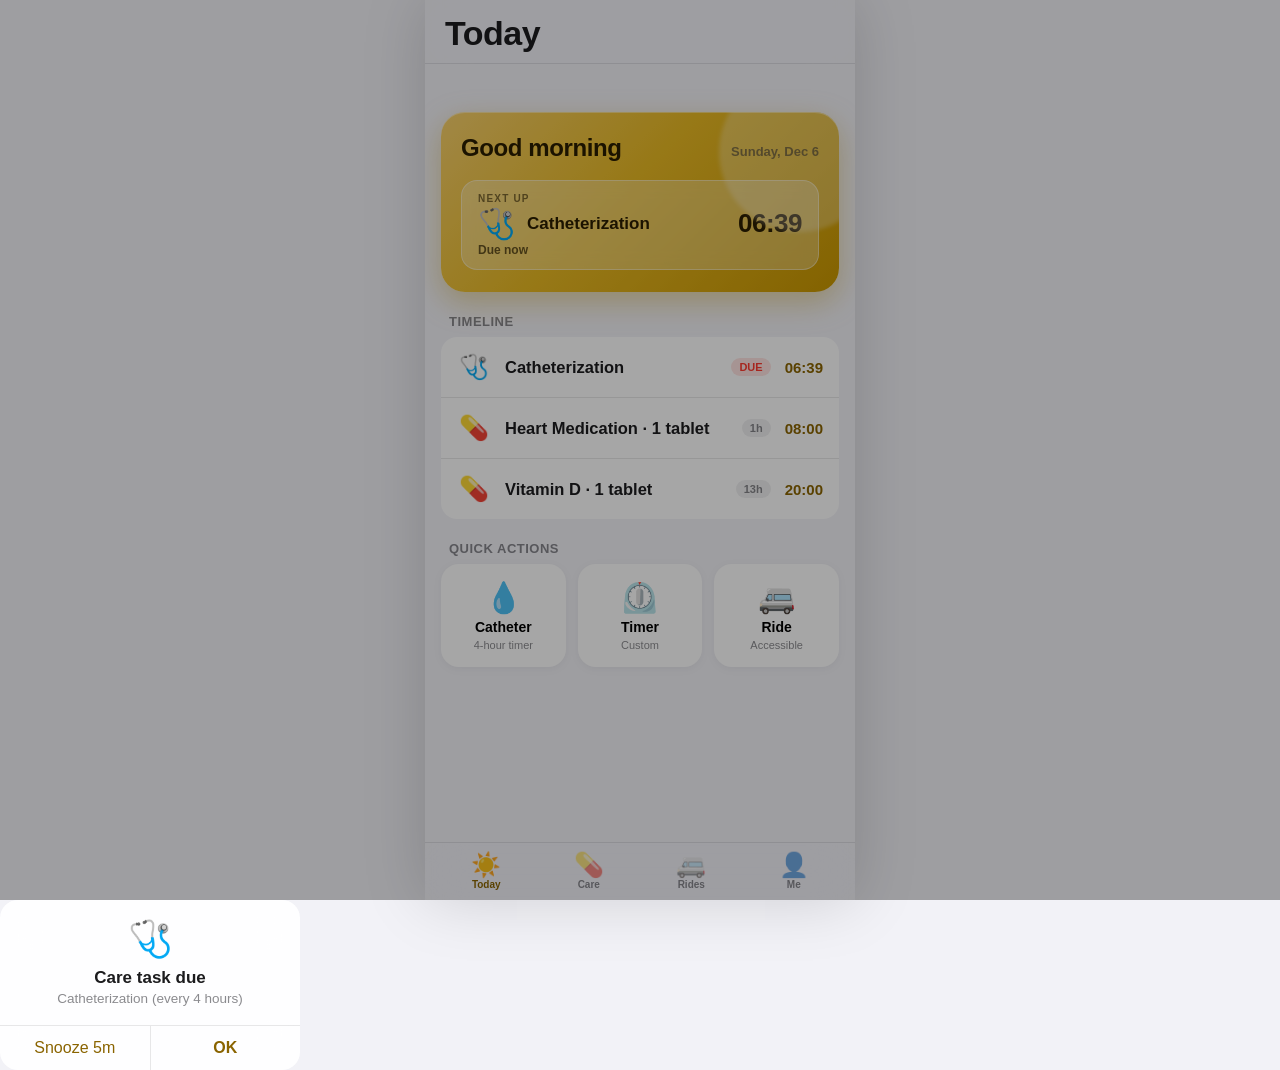
==== iphone.html @ b747f5b0 "Cache-bust asset URLs (v=3)" ====
<!DOCTYPE html>
<html lang="en">
<head>
<meta charset="UTF-8" />
<meta name="viewport" content="width=device-width, initial-scale=1, viewport-fit=cover, user-scalable=no" />
<meta name="apple-mobile-web-app-capable" content="yes" />
<meta name="apple-mobile-web-app-status-bar-style" content="default" />
<meta name="apple-mobile-web-app-title" content="MyDailyCare" />
<meta name="theme-color" content="#F2F2F7" />
<title>MyDailyCare — iPhone Edition</title>
<link rel="stylesheet" href="ios.css?v=3" />
</head>
<body>

<div class="app" id="app">

  <!-- ============ TODAY ============ -->
  <section class="page active" id="page-today">
    <header class="nav">
      <h1 class="large-title">Today</h1>
    </header>
    <div class="content">
      <div class="hero" id="hero">
        <div class="hero-top">
          <span class="hero-greeting" id="greeting">Good morning</span>
          <span class="hero-date" id="heroDate"></span>
        </div>
        <div class="hero-next" id="heroNext">
          <span class="hero-next-label">NEXT UP</span>
          <span class="hero-next-icon" id="heroIcon">💊</span>
          <span class="hero-next-name" id="heroName">—</span>
          <span class="hero-next-time" id="heroTime">--:--</span>
          <span class="hero-next-sub" id="heroSub"></span>
        </div>
      </div>

      <div class="section-header">Timeline</div>
      <div class="card list" id="todayList"></div>

      <div class="section-header">Quick Actions</div>
      <div class="quick-grid">
        <button class="quick-btn" id="quickCath">
          <span class="quick-icon">💧</span>
          <span class="quick-name">Catheter</span>
          <span class="quick-sub">4-hour timer</span>
        </button>
        <button class="quick-btn" id="quickTimer">
          <span class="quick-icon">⏲️</span>
          <span class="quick-name">Timer</span>
          <span class="quick-sub">Custom</span>
        </button>
        <button class="quick-btn" data-goto="rides">
          <span class="quick-icon">🚐</span>
          <span class="quick-name">Ride</span>
          <span class="quick-sub">Accessible</span>
        </button>
      </div>
    </div>
  </section>

  <!-- ============ CARE ============ -->
  <section class="page" id="page-care">
    <header class="nav">
      <h1 class="large-title">Care</h1>
      <div class="nav-actions">
        <button class="nav-btn" id="addMedBtn" aria-label="Add medication">＋</button>
      </div>
    </header>
    <div class="content">
      <div class="segmented" id="careSegment">
        <button class="seg active" data-seg="meds">Medications</button>
        <button class="seg" data-seg="tasks">Care Tasks</button>
      </div>

      <div id="segPaneMeds">
        <div class="card list" id="medList"></div>
      </div>

      <div id="segPaneTasks" hidden>
        <div class="card list" id="careList"></div>
        <button class="btn tinted wide" id="addCareBtn">＋ Add Care Task</button>
      </div>
    </div>
  </section>

  <!-- ============ RIDES ============ -->
  <section class="page" id="page-rides">
    <header class="nav">
      <h1 class="large-title">Rides</h1>
    </header>
    <div class="content">
      <div class="hero hero-gold mini">
        <div class="hero-top">
          <span class="hero-greeting">Accessible rides</span>
          <span class="hero-date" id="locBadge">📍 United States</span>
        </div>
        <span class="hero-mini-sub">Every wheelchair-friendly option, one tap away</span>
      </div>

      <button class="cell profile-cell" id="profileCard">
        <span class="cell-icon">♿</span>
        <div class="cell-main">
          <span class="cell-title" id="profTitle">Accessibility Profile</span>
          <span class="cell-sub" id="profSub">Tap to set your needs — auto-filled with every booking</span>
        </div>
        <span class="cell-chevron">›</span>
      </button>

      <div class="chips" role="group" aria-label="Filter">
        <button class="chip active" data-filter="all">All</button>
        <button class="chip" data-filter="wav">WAV</button>
        <button class="chip" data-filter="driver-assist">Assist</button>
        <button class="chip" data-filter="phone">Phone</button>
        <button class="chip" data-filter="public">Public</button>
      </div>

      <div class="card list" id="providerList"></div>

      <div class="section-header">Recent Trips</div>
      <div class="card list" id="tripList"></div>
    </div>
  </section>

  <!-- ============ ME ============ -->
  <section class="page" id="page-me">
    <header class="nav">
      <h1 class="large-title">Me</h1>
    </header>
    <div class="content">
      <div class="avatar-hero">
        <span class="avatar">🌞</span>
        <span class="avatar-name">Nico</span>
        <span class="avatar-sub">MyDailyCare · iPhone Edition</span>
      </div>

      <div class="section-header">Health</div>
      <div class="card list">
        <button class="cell" id="meProfile">
          <span class="cell-icon">♿</span>
          <div class="cell-main">
            <span class="cell-title">Accessibility Profile</span>
            <span class="cell-sub" id="meProfSub">Wheelchair & ride needs</span>
          </div>
          <span class="cell-chevron">›</span>
        </button>
        <button class="cell" data-goto="rides">
          <span class="cell-icon">🚐</span>
          <div class="cell-main">
            <span class="cell-title">My Trips</span>
            <span class="cell-sub" id="meTripSub">0 recent</span>
          </div>
          <span class="cell-chevron">›</span>
        </button>
      </div>

      <div class="section-header">Community</div>
      <div class="card list">
        <a class="cell" href="https://themighty.com" target="_blank" rel="noopener">
          <span class="cell-icon">💪</span>
          <div class="cell-main">
            <span class="cell-title">The Mighty</span>
            <span class="cell-sub">2M+ members · stories & groups</span>
          </div>
          <span class="cell-chevron">↗</span>
        </a>
        <a class="cell" href="https://www.reddit.com/r/wheelchairs/" target="_blank" rel="noopener">
          <span class="cell-icon">🛞</span>
          <div class="cell-main">
            <span class="cell-title">r/wheelchairs</span>
            <span class="cell-sub">15K+ wheelchair users</span>
          </div>
          <span class="cell-chevron">↗</span>
        </a>
        <a class="cell" href="https://moveunitedsport.org/chapters/" target="_blank" rel="noopener">
          <span class="cell-icon">🏅</span>
          <div class="cell-main">
            <span class="cell-title">Adaptive Sports Near Me</span>
            <span class="cell-sub">Move United chapters</span>
          </div>
          <span class="cell-chevron">↗</span>
        </a>
      </div>

      <div class="section-header">About</div>
      <div class="card list">
        <div class="cell static">
          <div class="cell-main">
            <span class="cell-title">Version</span>
          </div>
          <span class="cell-value">1.0 · iPhone</span>
        </div>
        <div class="cell static">
          <div class="cell-main">
            <span class="cell-title">Storage</span>
          </div>
          <span class="cell-value">This device only</span>
        </div>
      </div>
    </div>
  </section>

  <!-- ============ TAB BAR ============ -->
  <nav class="tabbar" role="tablist">
    <button class="tab active" data-tab="today" role="tab" aria-selected="true">
      <span class="tab-icon">☀️</span><span class="tab-label">Today</span>
    </button>
    <button class="tab" data-tab="care" role="tab" aria-selected="false">
      <span class="tab-icon">💊</span><span class="tab-label">Care</span>
    </button>
    <button class="tab" data-tab="rides" role="tab" aria-selected="false">
      <span class="tab-icon">🚐</span><span class="tab-label">Rides</span>
    </button>
    <button class="tab" data-tab="me" role="tab" aria-selected="false">
      <span class="tab-icon">👤</span><span class="tab-label">Me</span>
    </button>
  </nav>
</div>

<!-- ============ TIMER SHEET ============ -->
<div class="sheet-backdrop" id="timerBackdrop" hidden></div>
<div class="sheet timer-sheet" id="timerSheet" hidden>
  <div class="sheet-grab"></div>
  <h3 class="sheet-title" id="timerLabel">Timer</h3>
  <div class="ring-wrap">
    <svg viewBox="0 0 200 200" class="ring" aria-hidden="true">
      <circle class="ring-track" cx="100" cy="100" r="88"/>
      <circle class="ring-fill" id="ringFill" cx="100" cy="100" r="88"/>
    </svg>
    <div class="ring-center">
      <span class="ring-time" id="ringTime">04:00</span>
      <span class="ring-sub" id="ringSub">remaining</span>
    </div>
  </div>
  <div class="preset-row">
    <button class="pill" data-min="5">5m</button>
    <button class="pill" data-min="10">10m</button>
    <button class="pill" data-min="15">15m</button>
    <button class="pill" data-min="30">30m</button>
    <button class="pill" data-min="240">4h</button>
  </div>
  <div class="sheet-actions">
    <button class="btn filled wide" id="timerStartBtn">▶ Start</button>
    <button class="btn tinted wide" id="timerStopBtn">Stop</button>
  </div>
</div>

<!-- ============ MED SHEET ============ -->
<div class="sheet-backdrop" id="medBackdrop" hidden></div>
<div class="sheet" id="medSheet" hidden>
  <div class="sheet-grab"></div>
  <h3 class="sheet-title" id="medSheetTitle">Add Medication</h3>
  <form id="medForm">
    <input type="hidden" id="medId" />
    <div class="field">
      <label>Name</label>
      <input type="text" id="medName" required placeholder="e.g. Heart Medication" />
    </div>
    <div class="field">
      <label>Dosage</label>
      <input type="text" id="medDosage" placeholder="e.g. 1 tablet" />
    </div>
    <div class="field">
      <label>Time</label>
      <input type="time" id="medTime" required value="08:00" />
    </div>
    <div class="field">
      <label>Notes</label>
      <input type="text" id="medNotes" placeholder="Optional" />
    </div>
    <div class="switch-row">
      <span>Remind daily</span>
      <label class="switch"><input type="checkbox" id="medEnabled" checked /><span></span></label>
    </div>
    <div class="sheet-actions">
      <button type="button" class="btn tinted" data-close="medSheet">Cancel</button>
      <button type="submit" class="btn filled">Save</button>
    </div>
  </form>
</div>

<!-- ============ CARE SHEET ============ -->
<div class="sheet-backdrop" id="careBackdrop" hidden></div>
<div class="sheet" id="careSheet" hidden>
  <div class="sheet-grab"></div>
  <h3 class="sheet-title" id="careSheetTitle">Add Care Task</h3>
  <form id="careForm">
    <input type="hidden" id="careId" />
    <div class="field">
      <label>Name</label>
      <input type="text" id="careName" required placeholder="e.g. Catheterization" />
    </div>
    <div class="field">
      <label>Every (hours)</label>
      <input type="number" id="careInterval" min="1" max="48" required value="4" inputmode="numeric" />
    </div>
    <div class="field">
      <label>Notes</label>
      <input type="text" id="careNotes" placeholder="Optional" />
    </div>
    <div class="switch-row">
      <span>Remind me</span>
      <label class="switch"><input type="checkbox" id="careEnabled" checked /><span></span></label>
    </div>
    <div class="sheet-actions">
      <button type="button" class="btn tinted" data-close="careSheet">Cancel</button>
      <button type="submit" class="btn filled">Save</button>
    </div>
  </form>
</div>

<!-- ============ BOOKING SHEET ============ -->
<div class="sheet-backdrop" id="bookBackdrop" hidden></div>
<div class="sheet" id="bookSheet" hidden>
  <div class="sheet-grab"></div>
  <div class="book-head">
    <span class="book-emoji" id="bookIcon">🚐</span>
    <div>
      <h3 class="sheet-title" id="bookTitle">Book a ride</h3>
      <p class="book-sub" id="bookSub"></p>
    </div>
  </div>
  <div class="field">
    <label>Pickup</label>
    <input type="text" id="bookPickup" placeholder="Current location" />
  </div>
  <div class="field">
    <label>Dropoff</label>
    <input type="text" id="bookDropoff" placeholder="Where to?" />
  </div>
  <div class="field">
    <label>Notes for driver</label>
    <textarea id="bookNotes" rows="3" placeholder="Auto-filled from your profile"></textarea>
  </div>
  <div class="sheet-actions">
    <button class="btn tinted" id="bookCallBtn" hidden>📞 Call</button>
    <button class="btn tinted" id="bookWebBtn" hidden>🌐 Website</button>
    <button class="btn filled wide" id="bookLaunchBtn">▶ Launch</button>
  </div>
</div>

<!-- ============ PROFILE SHEET ============ -->
<div class="sheet-backdrop" id="profBackdrop" hidden></div>
<div class="sheet" id="profSheet" hidden>
  <div class="sheet-grab"></div>
  <h3 class="sheet-title">Accessibility Profile</h3>
  <form id="profForm">
    <div class="field">
      <label>Wheelchair type</label>
      <select id="profChair">
        <option value="power">Power wheelchair</option>
        <option value="manual">Manual wheelchair</option>
        <option value="foldable">Foldable / collapsible</option>
        <option value="none">I don't use a wheelchair</option>
      </select>
    </div>
    <div class="switch-row"><span>Need a WAV</span><label class="switch"><input type="checkbox" id="profWAV" checked /><span></span></label></div>
    <div class="switch-row"><span>Need a ramp</span><label class="switch"><input type="checkbox" id="profRamp" /><span></span></label></div>
    <div class="switch-row"><span>Need a lift</span><label class="switch"><input type="checkbox" id="profLift" /><span></span></label></div>
    <div class="switch-row"><span>Driver assistance</span><label class="switch"><input type="checkbox" id="profAssist" /><span></span></label></div>
    <div class="switch-row"><span>Service animal</span><label class="switch"><input type="checkbox" id="profAnimal" /><span></span></label></div>
    <div class="field">
      <label>Pickup notes</label>
      <textarea id="profNotes" rows="2" placeholder="e.g. Front entrance, ramp on the right"></textarea>
    </div>
    <div class="sheet-actions">
      <button type="button" class="btn tinted" data-close="profSheet">Cancel</button>
      <button type="submit" class="btn filled">Save</button>
    </div>
  </form>
</div>

<!-- ============ iOS ALERT ============ -->
<div class="alert-backdrop" id="alertBackdrop" hidden></div>
<div class="ios-alert" id="iosAlert" role="alertdialog" hidden>
  <div class="alert-icon" id="alertIcon">⏰</div>
  <h3 id="alertTitle">Reminder</h3>
  <p id="alertMsg"></p>
  <div class="alert-buttons">
    <button class="alert-btn" id="alertSnooze">Snooze 5m</button>
    <button class="alert-btn bold" id="alertOk">OK</button>
  </div>
</div>

<script>
// Show any JS error visibly for easy diagnosis on old browsers
window.addEventListener('error', function(e) {
  var d = document.createElement('div');
  d.textContent = 'JS Error: ' + (e.message || 'unknown');
  d.style.cssText = 'position:fixed;top:0;left:0;right:0;z-index:9999;background:#FF3B30;color:#fff;padding:10px;font-size:13px;font-family:sans-serif;';
  document.body.appendChild(d);
});
</script>
<script src="ios.js?v=3"></script>
</body>
</html>
---- ios.css ----
/* =========================================
   MyDailyCare · iPhone Edition
   iOS design system: large titles, tab bar
   with blur, sheets, switches, ring timer.
   ========================================= */

* { margin: 0; padding: 0; box-sizing: border-box; -webkit-tap-highlight-color: transparent; }

:root {
  --bg: #F2F2F7;
  --card: #FFFFFF;
  --label: #1C1C1E;
  --label-2: rgba(60, 60, 67, .60);
  --label-3: rgba(60, 60, 67, .30);
  --fill: rgba(120, 120, 128, .12);
  --sep: rgba(60, 60, 67, .12);
  --gold: #C99700;
  --gold-bright: #F0C24B;
  --gold-grad: linear-gradient(135deg, #F7D06B 0%, #E8B923 45%, #C99700 100%);
  --gold-text: #8A6400;
  --red: #FF3B30;
  --green: #34C759;
  --blur: saturate(180%) blur(20px);
  --nav-h: 96px;
  --tabbar-h: 80px;
  --radius: 16px;
}

@media (prefers-color-scheme: dark) {
  :root {
    --bg: #000000;
    --card: #1C1C1E;
    --label: #FFFFFF;
    --label-2: rgba(235, 235, 245, .60);
    --label-3: rgba(235, 235, 245, .30);
    --fill: rgba(118, 118, 128, .24);
    --sep: rgba(84, 84, 88, .60);
    --gold: #F0C24B;
    --gold-bright: #FFDA6B;
    --gold-text: #F0C24B;
    --green: #30D158;
    --red: #FF453A;
  }
}

html { font-size: 17px; }
body {
  font-family: -apple-system, BlinkMacSystemFont, "SF Pro Text", "SF Pro Display", "Segoe UI", Roboto, sans-serif;
  background: var(--bg);
  color: var(--label);
  -webkit-font-smoothing: antialiased;
  overscroll-behavior-y: none;
  user-select: none;
  -webkit-user-select: none;
}
input, textarea, select { user-select: text; -webkit-user-select: text; }

.app {
  height: 100vh;
  height: 100dvh;
  position: relative;
  overflow: hidden;
}

/* ============ Pages ============ */
.page {
  position: absolute;
  inset: 0;
  padding-top: var(--nav-h);
  padding-bottom: calc(var(--tabbar-h) + env(safe-area-inset-bottom, 0px));
  overflow-y: auto;
  -webkit-overflow-scrolling: touch;
  opacity: 0;
  pointer-events: none;
  transform: scale(.98);
  transition: opacity .22s ease, transform .22s ease;
}
.page.active {
  opacity: 1;
  pointer-events: auto;
  transform: scale(1);
}

/* ============ Navigation (large title) ============ */
.nav {
  position: fixed;
  top: 0; left: 0; right: 0;
  z-index: 100;
  padding: calc(env(safe-area-inset-top, 0px) + 14px) 20px 10px;
  background: rgba(242, 242, 247, .88); /* fallback */
  background: color-mix(in srgb, var(--bg) 75%, transparent);
  -webkit-backdrop-filter: var(--blur);
  backdrop-filter: var(--blur);
  display: flex;
  align-items: flex-end;
  justify-content: space-between;
  gap: 12px;
  border-bottom: .5px solid var(--sep);
}
.large-title {
  font-size: 34px;
  font-weight: 800;
  letter-spacing: -.5px;
}
.nav-actions { display: flex; gap: 10px; }
.nav-btn {
  width: 36px; height: 36px;
  border-radius: 50%;
  border: none;
  background: var(--fill);
  color: var(--gold-text);
  font-size: 22px;
  font-weight: 600;
  line-height: 1;
  cursor: pointer;
  display: grid;
  place-items: center;
}
.nav-btn:active { transform: scale(.92); }

.content {
  padding: 16px 16px 32px;
  max-width: 640px;
  margin: 0 auto;
}

/* ============ Hero ============ */
.hero {
  border-radius: 24px;
  padding: 22px 20px;
  background: var(--gold-grad);
  color: #2A1D00;
  box-shadow: 0 10px 30px rgba(201, 151, 0, .35), inset 0 1px 0 rgba(255,255,255,.4);
  margin-bottom: 22px;
  position: relative;
  overflow: hidden;
}
.hero::after {
  content: '';
  position: absolute;
  top: -40px; right: -40px;
  width: 160px; height: 160px;
  border-radius: 50%;
  background: rgba(255, 255, 255, .25);
  filter: blur(2px);
}
.hero-top { display: flex; justify-content: space-between; align-items: baseline; gap: 10px; position: relative; }
.hero-greeting { font-size: 24px; font-weight: 800; letter-spacing: -.4px; }
.hero-date { font-size: 13px; font-weight: 600; opacity: .75; text-align: right; }
.hero.mini { padding: 16px 18px; margin-bottom: 14px; }
.hero.mini .hero-greeting { font-size: 18px; }
.hero-mini-sub { display: block; font-size: 12.5px; font-weight: 600; opacity: .75; margin-top: 4px; position: relative; }

.hero-next {
  margin-top: 18px;
  background: rgba(255, 255, 255, .28);
  -webkit-backdrop-filter: blur(8px);
  backdrop-filter: blur(8px);
  border-radius: 16px;
  padding: 12px 16px;
  display: grid;
  grid-template-columns: auto 1fr auto;
  grid-template-rows: auto auto;
  gap: 2px 12px;
  align-items: center;
  position: relative;
  border: .5px solid rgba(255, 255, 255, .4);
}
.hero-next-label {
  grid-column: 1 / -1;
  font-size: 10px;
  font-weight: 800;
  letter-spacing: 1.2px;
  opacity: .6;
}
.hero-next-icon { font-size: 30px; }
.hero-next-name { font-size: 17px; font-weight: 700; }
.hero-next-time { font-size: 26px; font-weight: 800; font-variant-numeric: tabular-nums; letter-spacing: -.5px; }
.hero-next-sub { grid-column: 1 / -1; font-size: 12px; font-weight: 600; opacity: .7; }

/* ============ Sections ============ */
.section-header {
  text-transform: uppercase;
  font-size: 13px;
  font-weight: 700;
  color: var(--label-2);
  letter-spacing: .5px;
  margin: 22px 8px 8px;
}

/* ============ Card / list ============ */
.card {
  background: var(--card);
  border-radius: var(--radius);
  overflow: hidden;
}
.cell {
  display: flex;
  align-items: center;
  gap: 14px;
  width: 100%;
  padding: 13px 16px;
  background: none;
  border: none;
  border-bottom: .5px solid var(--sep);
  font: inherit;
  color: var(--label);
  text-align: left;
  cursor: pointer;
  text-decoration: none;
}
.cell:last-child { border-bottom: none; }
.cell:active { background: var(--fill); }
.cell.static { cursor: default; }
.cell.static:active { background: none; }
.cell-icon {
  font-size: 24px;
  width: 34px; height: 34px;
  display: grid;
  place-items: center;
  flex-shrink: 0;
}
.cell-main { flex: 1; min-width: 0; }
.cell-title { display: block; font-size: 16.5px; font-weight: 600; }
.cell-sub {
  display: block;
  font-size: 13px;
  color: var(--label-2);
  margin-top: 2px;
  white-space: nowrap;
  overflow: hidden;
  text-overflow: ellipsis;
}
.cell-chevron { color: var(--label-3); font-size: 20px; font-weight: 600; flex-shrink: 0; }
.cell-value { color: var(--label-2); font-size: 15px; }
.cell-time {
  font-size: 15px;
  font-weight: 700;
  color: var(--gold-text);
  font-variant-numeric: tabular-nums;
}
.cell-badge {
  font-size: 11px;
  font-weight: 700;
  padding: 3px 8px;
  border-radius: 999px;
  background: var(--fill);
  color: var(--label-2);
  flex-shrink: 0;
}
.cell-badge.due { background: rgba(255, 59, 48, .14); color: var(--red); }

.profile-cell { margin: 0 0 14px; box-shadow: none; border: .5px solid var(--sep); }
.profile-cell .cell-icon {
  background: var(--gold-grad);
  border-radius: 10px;
  width: 36px; height: 36px;
  font-size: 20px;
}

/* ============ Segmented control ============ */
.segmented {
  display: flex;
  background: var(--fill);
  border-radius: 12px;
  padding: 2px;
  margin-bottom: 14px;
}
.seg {
  flex: 1;
  padding: 7px 10px;
  border: none;
  background: none;
  border-radius: 10px;
  font: inherit;
  font-size: 14px;
  font-weight: 600;
  color: var(--label);
  cursor: pointer;
  transition: all .2s;
}
.seg.active {
  background: var(--card);
  box-shadow: 0 1px 4px rgba(0, 0, 0, .12);
}

/* ============ Switch ============ */
.switch { position: relative; display: inline-block; width: 51px; height: 31px; flex-shrink: 0; }
.switch input { opacity: 0; width: 0; height: 0; }
.switch span {
  position: absolute;
  inset: 0;
  border-radius: 999px;
  background: var(--fill);
  transition: background .25s;
}
.switch span::before {
  content: '';
  position: absolute;
  width: 27px; height: 27px;
  border-radius: 50%;
  background: #fff;
  top: 2px; left: 2px;
  box-shadow: 0 2px 6px rgba(0, 0, 0, .25);
  transition: transform .25s cubic-bezier(.3, 1.4, .6, 1);
}
.switch input:checked + span { background: var(--green); }
.switch input:checked + span::before { transform: translateX(20px); }

/* ============ Chips ============ */
.chips {
  display: flex;
  gap: 8px;
  overflow-x: auto;
  padding: 2px 2px 10px;
  -webkit-overflow-scrolling: touch;
  scrollbar-width: none;
}
.chips::-webkit-scrollbar { display: none; }
.chip {
  flex-shrink: 0;
  padding: 8px 14px;
  border-radius: 999px;
  border: 1px solid var(--sep);
  background: var(--card);
  color: var(--label-2);
  font: inherit;
  font-size: 13.5px;
  font-weight: 600;
  cursor: pointer;
}
.chip.active {
  background: var(--gold);
  border-color: var(--gold);
  color: #FFF;
  box-shadow: 0 3px 10px rgba(201, 151, 0, .35);
}

/* ============ Quick actions ============ */
.quick-grid {
  display: grid;
  grid-template-columns: repeat(3, 1fr);
  gap: 12px;
}
.quick-btn {
  background: var(--card);
  border: none;
  border-radius: 18px;
  padding: 16px 8px;
  display: flex;
  flex-direction: column;
  align-items: center;
  gap: 4px;
  font: inherit;
  cursor: pointer;
  box-shadow: 0 2px 10px rgba(0, 0, 0, .05);
  transition: transform .15s;
}
.quick-btn:active { transform: scale(.94); }
.quick-icon { font-size: 30px; }
.quick-name { font-size: 14px; font-weight: 700; }
.quick-sub { font-size: 11px; color: var(--label-2); }

/* ============ Avatar hero ============ */
.avatar-hero {
  text-align: center;
  padding: 12px 0 4px;
}
.avatar {
  display: inline-grid;
  place-items: center;
  width: 84px; height: 84px;
  font-size: 42px;
  border-radius: 50%;
  background: var(--gold-grad);
  box-shadow: 0 8px 24px rgba(201, 151, 0, .4), inset 0 1px 0 rgba(255,255,255,.4);
  margin-bottom: 10px;
}
.avatar-name { display: block; font-size: 24px; font-weight: 800; letter-spacing: -.4px; }
.avatar-sub { display: block; font-size: 13px; color: var(--label-2); margin-top: 2px; }

/* ============ Tab bar ============ */
.tabbar {
  position: fixed;
  bottom: 0; left: 0; right: 0;
  z-index: 100;
  display: flex;
  padding: 6px 10px calc(env(safe-area-inset-bottom, 0px) + 6px);
  background: rgba(242, 242, 247, .85); /* fallback */
  background: color-mix(in srgb, var(--bg) 72%, transparent);
  -webkit-backdrop-filter: var(--blur);
  backdrop-filter: var(--blur);
  border-top: .5px solid var(--sep);
}
.tab {
  flex: 1;
  display: flex;
  flex-direction: column;
  align-items: center;
  gap: 2px;
  padding: 4px 0;
  border: none;
  background: none;
  font: inherit;
  cursor: pointer;
  color: var(--label-2);
}
.tab-icon { font-size: 24px; line-height: 1; }
.tab-label { font-size: 10px; font-weight: 600; }
.tab.active { color: var(--gold-text); }
.tab:active { opacity: .6; }

/* ============ Buttons ============ */
.btn {
  border: none;
  border-radius: 14px;
  padding: 14px 20px;
  font: inherit;
  font-size: 17px;
  font-weight: 600;
  cursor: pointer;
  transition: transform .15s, opacity .15s;
}
.btn:active { transform: scale(.97); }
.btn.filled {
  background: var(--gold-grad);
  color: #2A1D00;
  box-shadow: 0 6px 18px rgba(201, 151, 0, .4);
}
.btn.tinted { background: var(--fill); color: var(--gold-text); }
.btn.wide { display: block; width: 100%; }

/* ============ Sheets ============ */
.sheet-backdrop {
  position: fixed;
  inset: 0;
  z-index: 200;
  background: rgba(0, 0, 0, .4);
  opacity: 0;
  transition: opacity .25s;
}
.sheet-backdrop.show { opacity: 1; }
.sheet {
  position: fixed;
  left: 0; right: 0; bottom: 0;
  z-index: 210;
  background: var(--card);
  border-radius: 22px 22px 0 0;
  padding: 8px 20px calc(env(safe-area-inset-bottom, 0px) + 20px);
  max-height: 92vh;
  overflow-y: auto;
  transform: translateY(105%);
  transition: transform .32s cubic-bezier(.3, 1, .4, 1);
  box-shadow: 0 -8px 40px rgba(0, 0, 0, .2);
}
.sheet.show { transform: translateY(0); }
.sheet-grab {
  width: 38px; height: 5px;
  border-radius: 999px;
  background: var(--label-3);
  margin: 4px auto 14px;
}
.sheet-title { font-size: 21px; font-weight: 700; letter-spacing: -.3px; margin-bottom: 16px; }
.sheet-actions {
  display: flex;
  gap: 10px;
  margin-top: 18px;
}
.sheet-actions .btn { flex: 1; }

/* ============ Form fields ============ */
.field { margin-bottom: 14px; }
.field label {
  display: block;
  font-size: 13px;
  font-weight: 600;
  color: var(--label-2);
  margin-bottom: 6px;
  padding-left: 4px;
}
.field input, .field select, .field textarea {
  width: 100%;
  padding: 13px 14px;
  background: var(--bg);
  border: 1px solid transparent;
  border-radius: 12px;
  font: inherit;
  font-size: 16px;
  color: var(--label);
}
.field textarea { resize: vertical; }
.field input:focus, .field select:focus, .field textarea:focus {
  outline: none;
  border-color: var(--gold);
  box-shadow: 0 0 0 3px rgba(201, 151, 0, .2);
}
.switch-row {
  display: flex;
  justify-content: space-between;
  align-items: center;
  padding: 11px 4px;
  border-bottom: .5px solid var(--sep);
  font-size: 16px;
  font-weight: 500;
}
.switch-row:last-of-type { border-bottom: none; }

/* ============ Booking ============ */
.book-head {
  display: flex;
  gap: 14px;
  align-items: center;
  margin-bottom: 16px;
}
.book-emoji {
  width: 54px; height: 54px;
  border-radius: 14px;
  background: var(--gold-grad);
  display: grid;
  place-items: center;
  font-size: 28px;
  flex-shrink: 0;
}
.book-sub { font-size: 13px; color: var(--label-2); margin-top: 2px; }

/* ============ Ring timer ============ */
.timer-sheet { text-align: center; }
.ring-wrap {
  position: relative;
  width: 240px;
  margin: 10px auto 20px;
}
.ring { width: 100%; transform: rotate(-90deg); }
.ring-track {
  fill: none;
  stroke: var(--fill);
  stroke-width: 10;
}
.ring-fill {
  fill: none;
  stroke: url(#goldGradient);
  stroke: var(--gold-bright);
  stroke-width: 10;
  stroke-linecap: round;
  stroke-dasharray: 553;
  stroke-dashoffset: 0;
  transition: stroke-dashoffset 1s linear;
}
.ring-center {
  position: absolute;
  inset: 0;
  display: flex;
  flex-direction: column;
  align-items: center;
  justify-content: center;
  gap: 2px;
}
.ring-time {
  font-size: 44px;
  font-weight: 200;
  letter-spacing: -1px;
  font-variant-numeric: tabular-nums;
}
.ring-time.running { color: var(--gold-text); font-weight: 300; }
.ring-sub { font-size: 12px; color: var(--label-2); text-transform: uppercase; letter-spacing: 1px; }

.preset-row {
  display: flex;
  gap: 8px;
  justify-content: center;
  margin-bottom: 6px;
}
.pill {
  padding: 9px 16px;
  border-radius: 999px;
  border: 1px solid var(--sep);
  background: var(--card);
  font: inherit;
  font-size: 14px;
  font-weight: 600;
  color: var(--gold-text);
  cursor: pointer;
}
.pill:active { background: var(--fill); }

/* ============ iOS Alert ============ */
.alert-backdrop {
  position: fixed;
  inset: 0;
  z-index: 300;
  background: rgba(0, 0, 0, .35);
  display: grid;
  place-items: center;
  opacity: 0;
  transition: opacity .2s;
}
.alert-backdrop.show { opacity: 1; }
.ios-alert {
  position: relative;
  z-index: 310;
  width: min(300px, 82vw);
  background: rgba(255, 255, 255, .95); /* fallback */
  background: color-mix(in srgb, var(--card) 92%, transparent);
  -webkit-backdrop-filter: var(--blur);
  backdrop-filter: var(--blur);
  border-radius: 18px;
  overflow: hidden;
  text-align: center;
  transform: scale(.9);
  opacity: 0;
  transition: all .22s cubic-bezier(.3, 1.3, .6, 1);
}
.ios-alert.show { transform: scale(1); opacity: 1; }
.alert-icon { font-size: 36px; padding-top: 18px; }
.ios-alert h3 { font-size: 17px; font-weight: 700; padding: 8px 20px 2px; }
.ios-alert p { font-size: 13.5px; color: var(--label-2); padding: 0 20px 16px; line-height: 1.4; }
.alert-buttons { display: flex; border-top: .5px solid var(--sep); }
.alert-btn {
  flex: 1;
  padding: 13px 8px;
  border: none;
  background: none;
  font: inherit;
  font-size: 16px;
  color: var(--gold-text);
  cursor: pointer;
}
.alert-btn + .alert-btn { border-left: .5px solid var(--sep); }
.alert-btn.bold { font-weight: 700; }
.alert-btn:active { background: var(--fill); }

/* ============ Empty state ============ */
.empty {
  padding: 28px 16px;
  text-align: center;
  color: var(--label-2);
  font-size: 14px;
}

/* ============ Responsive ============ */
@media (min-width: 768px) {
  .app {
    max-width: 430px;
    margin: 0 auto;
    border-radius: 0;
    box-shadow: 0 0 60px rgba(0,0,0,.15);
  }
  .nav, .tabbar { max-width: 430px; left: 50%; transform: translateX(-50%); right: auto; width: 100%; }
  .sheet { max-width: 430px; left: 50%; transform: translate(-50%, 105%); }
  .sheet.show { transform: translate(-50%, 0); }
}

@media (prefers-reduced-motion: reduce) {
  * { transition: none !important; animation: none !important; }
}
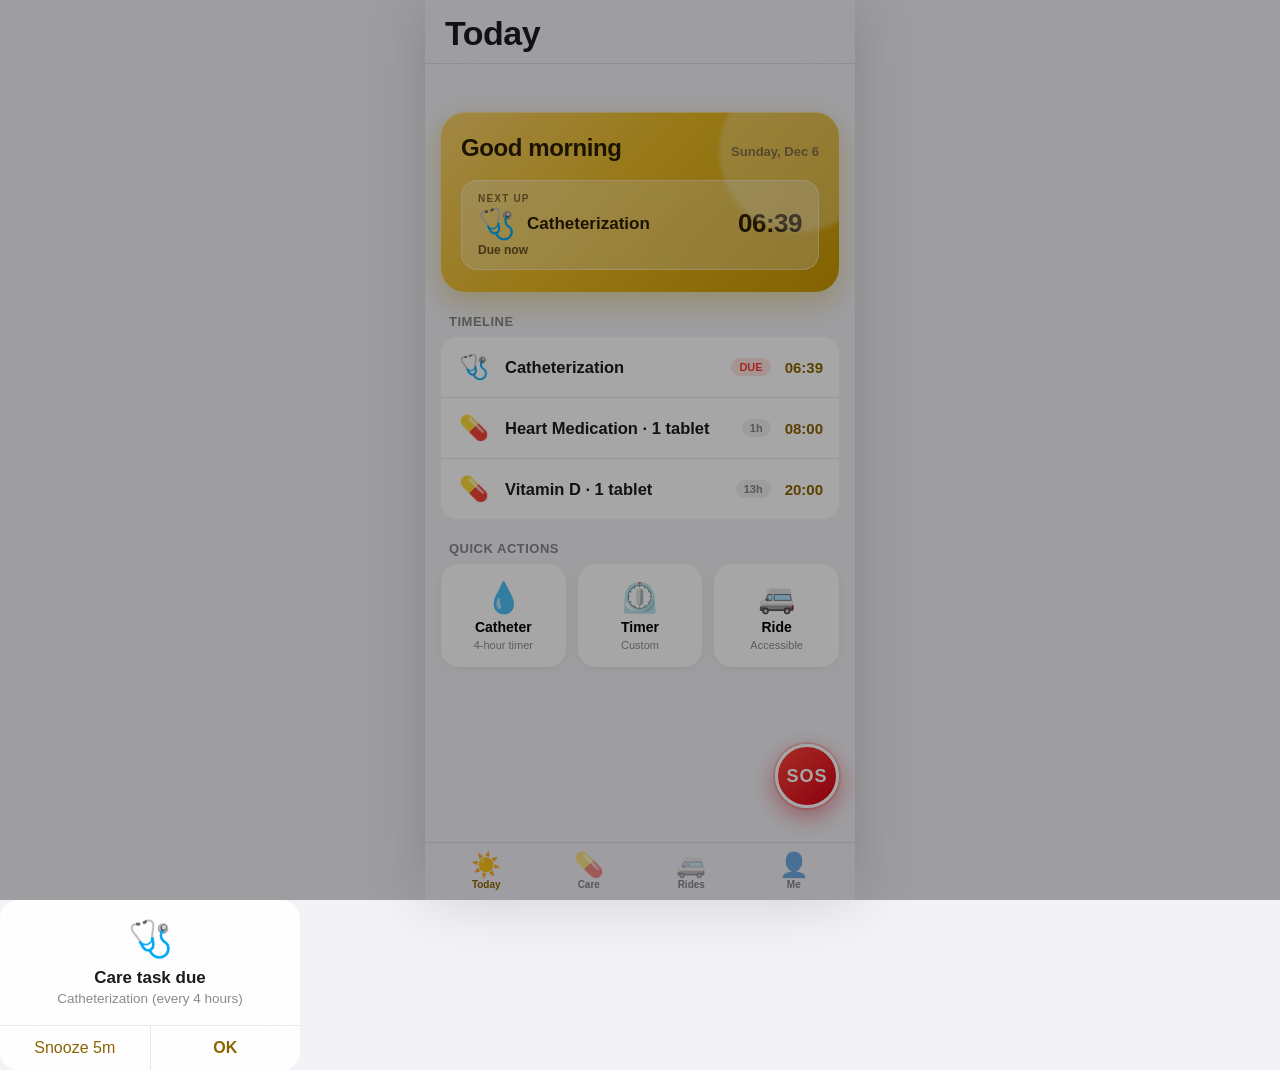
==== commit 2292e546: "Add SOS button (one-tap 911 + emergency contact) and daily mood check-in" ====
--- a/iphone.html
+++ b/iphone.html
@@ -8,7 +8,7 @@
 <meta name="apple-mobile-web-app-title" content="MyDailyCare" />
 <meta name="theme-color" content="#F2F2F7" />
 <title>MyDailyCare — iPhone Edition</title>
-<link rel="stylesheet" href="ios.css?v=3" />
+<link rel="stylesheet" href="ios.css?v=6" />
 </head>
 <body>
 
@@ -133,8 +133,28 @@
         <span class="avatar-sub">MyDailyCare · iPhone Edition</span>
       </div>
 
-      <div class="section-header">Health</div>
+      <div class="section-header">How are you today?</div>
+      <div class="mood-card" id="moodCard">
+        <div class="mood-row" id="moodRow">
+          <button class="mood-btn" data-mood="😄">😄</button>
+          <button class="mood-btn" data-mood="🙂">🙂</button>
+          <button class="mood-btn" data-mood="😐">😐</button>
+          <button class="mood-btn" data-mood="😔">😔</button>
+          <button class="mood-btn" data-mood="😣">😣</button>
+        </div>
+        <div class="mood-history" id="moodHistory"></div>
+      </div>
+
+      <div class="section-header">Safety</div>
       <div class="card list">
+        <button class="cell" id="meContact">
+          <span class="cell-icon">🆘</span>
+          <div class="cell-main">
+            <span class="cell-title">Emergency Contact</span>
+            <span class="cell-sub" id="meContactSub">Tap to add a person we can call for you</span>
+          </div>
+          <span class="cell-chevron">›</span>
+        </button>
         <button class="cell" id="meProfile">
           <span class="cell-icon">♿</span>
           <div class="cell-main">
@@ -214,6 +234,9 @@
       <span class="tab-icon">👤</span><span class="tab-label">Me</span>
     </button>
   </nav>
+
+  <!-- ============ SOS FLOATING BUTTON ============ -->
+  <button class="sos-fab" id="sosFab" aria-label="Emergency SOS">SOS</button>
 </div>
 
 <!-- ============ TIMER SHEET ============ -->
@@ -369,6 +392,65 @@
   </form>
 </div>
 
+<!-- ============ SOS SHEET ============ -->
+<div class="sheet-backdrop" id="sosBackdrop" hidden></div>
+<div class="sheet sos-sheet" id="sosSheet" hidden>
+  <div class="sheet-grab"></div>
+  <div class="sos-head">
+    <span class="sos-bell">🚨</span>
+    <h3 class="sheet-title" style="color:#FF3B30;margin-bottom:0;">Emergency</h3>
+    <p class="sos-sub">Tap to call 911 or your emergency contact.</p>
+  </div>
+  <button class="sos-call sos-911" id="sosCall911">
+    <span class="sos-call-icon">📞</span>
+    <span class="sos-call-text">
+      <strong>Call 911</strong>
+      <small>Police · Fire · Ambulance</small>
+    </span>
+  </button>
+  <button class="sos-call sos-contact" id="sosCallContact" hidden>
+    <span class="sos-call-icon">👤</span>
+    <span class="sos-call-text">
+      <strong id="sosContactName">Contact</strong>
+      <small id="sosContactPhone">—</small>
+    </span>
+  </button>
+  <button class="btn tinted wide" data-close="sosSheet" style="margin-top:14px;">Cancel</button>
+</div>
+
+<!-- ============ EMERGENCY CONTACT SHEET ============ -->
+<div class="sheet-backdrop" id="contactBackdrop" hidden></div>
+<div class="sheet" id="contactSheet" hidden>
+  <div class="sheet-grab"></div>
+  <h3 class="sheet-title">Emergency Contact</h3>
+  <p class="hint" style="margin-top:-4px;">A person we can call quickly when you need help.</p>
+  <form id="contactForm">
+    <div class="field">
+      <label>Name</label>
+      <input type="text" id="contactName" placeholder="e.g. Maria (sister)" />
+    </div>
+    <div class="field">
+      <label>Phone</label>
+      <input type="tel" id="contactPhone" placeholder="+1 555 123 4567" />
+    </div>
+    <div class="field">
+      <label>Relationship</label>
+      <select id="contactRel">
+        <option value="family">Family</option>
+        <option value="caregiver">Caregiver</option>
+        <option value="friend">Friend</option>
+        <option value="neighbor">Neighbor</option>
+        <option value="doctor">Doctor</option>
+        <option value="other">Other</option>
+      </select>
+    </div>
+    <div class="sheet-actions">
+      <button type="button" class="btn tinted" id="contactClearBtn">Remove</button>
+      <button type="submit" class="btn filled">Save</button>
+    </div>
+  </form>
+</div>
+
 <!-- ============ iOS ALERT ============ -->
 <div class="alert-backdrop" id="alertBackdrop" hidden></div>
 <div class="ios-alert" id="iosAlert" role="alertdialog" hidden>
@@ -390,6 +472,6 @@
   document.body.appendChild(d);
 });
 </script>
-<script src="ios.js?v=3"></script>
+<script src="ios.js?v=7"></script>
 </body>
 </html>
--- a/ios.css
+++ b/ios.css
@@ -5,6 +5,7 @@
    ========================================= */
 
 * { margin: 0; padding: 0; box-sizing: border-box; -webkit-tap-highlight-color: transparent; }
+[hidden] { display: none !important; } /* iOS Safari can leave hidden fixed elements interactive */
 
 :root {
   --bg: #F2F2F7;
@@ -653,3 +654,122 @@
 @media (prefers-reduced-motion: reduce) {
   * { transition: none !important; animation: none !important; }
 }
+
+/* ============ SOS Floating Button ============ */
+.sos-fab {
+  position: fixed;
+  right: 16px;
+  bottom: calc(var(--tabbar-h) + env(safe-area-inset-bottom, 0px) + 12px);
+  z-index: 90;
+  width: 64px;
+  height: 64px;
+  border-radius: 50%;
+  border: 3px solid #FFF;
+  background: linear-gradient(135deg, #FF453A 0%, #D70015 100%);
+  color: #FFF;
+  font: inherit;
+  font-size: 18px;
+  font-weight: 800;
+  letter-spacing: 1px;
+  cursor: pointer;
+  box-shadow: 0 8px 24px rgba(215, 0, 21, .45), 0 0 0 2px rgba(255, 69, 58, .25);
+  animation: sosPulse 2.4s ease-in-out infinite;
+}
+.sos-fab:active { transform: scale(.92); }
+.sos-fab:focus-visible { outline: 3px solid #FFD60A; outline-offset: 3px; }
+@keyframes sosPulse {
+  0%, 100% { box-shadow: 0 8px 24px rgba(215, 0, 21, .45), 0 0 0 0 rgba(255, 69, 58, .55); }
+  50%      { box-shadow: 0 8px 24px rgba(215, 0, 21, .45), 0 0 0 10px rgba(255, 69, 58, 0); }
+}
+@media (prefers-color-scheme: dark) {
+  .sos-fab { border-color: #1C1C1E; }
+}
+@media (min-width: 768px) {
+  .sos-fab { right: calc(50% - 215px + 16px); }
+}
+
+/* ============ SOS Sheet ============ */
+.sos-sheet { text-align: center; }
+.sos-head { margin: 4px 0 16px; }
+.sos-bell { font-size: 44px; display: block; margin-bottom: 4px; }
+.sos-sub { font-size: 13px; color: var(--label-2); margin-top: 2px; }
+.sos-call {
+  display: flex;
+  align-items: center;
+  gap: 14px;
+  width: 100%;
+  padding: 16px 18px;
+  border: none;
+  border-radius: 16px;
+  font: inherit;
+  text-align: left;
+  cursor: pointer;
+  margin-top: 10px;
+  color: #FFF;
+  transition: transform .12s;
+}
+.sos-call:active { transform: scale(.97); }
+.sos-call-icon {
+  font-size: 28px;
+  width: 46px; height: 46px;
+  border-radius: 12px;
+  background: rgba(255, 255, 255, .2);
+  display: grid;
+  place-items: center;
+  flex-shrink: 0;
+}
+.sos-call-text { flex: 1; }
+.sos-call-text strong { display: block; font-size: 18px; font-weight: 800; }
+.sos-call-text small { display: block; font-size: 12px; opacity: .9; margin-top: 2px; }
+.sos-911 { background: linear-gradient(135deg, #FF453A 0%, #D70015 100%); box-shadow: 0 6px 18px rgba(215, 0, 21, .35); }
+.sos-contact { background: linear-gradient(135deg, #5E5CE6 0%, #3634A3 100%); box-shadow: 0 6px 18px rgba(94, 92, 230, .35); }
+
+/* ============ Mood Picker ============ */
+.mood-card {
+  background: var(--card);
+  border-radius: var(--radius);
+  padding: 16px 14px;
+}
+.mood-row {
+  display: grid;
+  grid-template-columns: repeat(5, 1fr);
+  gap: 6px;
+  margin-bottom: 14px;
+}
+.mood-btn {
+  border: 2px solid transparent;
+  background: var(--fill);
+  border-radius: 14px;
+  padding: 8px 0;
+  font-size: 30px;
+  line-height: 1;
+  cursor: pointer;
+  transition: transform .15s, border-color .2s, background .2s;
+}
+.mood-btn:active { transform: scale(.92); }
+.mood-btn.active {
+  background: var(--gold-soft, rgba(240, 194, 75, .25));
+  border-color: var(--gold-bright, #F0C24B);
+  transform: scale(1.08);
+}
+.mood-history {
+  display: grid;
+  grid-template-columns: repeat(7, 1fr);
+  gap: 4px;
+  border-top: .5px solid var(--sep);
+  padding-top: 10px;
+}
+.mood-day {
+  display: flex;
+  flex-direction: column;
+  align-items: center;
+  gap: 2px;
+  padding: 4px 0;
+  border-radius: 8px;
+  background: var(--fill);
+  font-size: 9px;
+  color: var(--label-2);
+  font-weight: 600;
+}
+.mood-day-emoji { font-size: 18px; line-height: 1; }
+.mood-day-label { letter-spacing: .3px; }
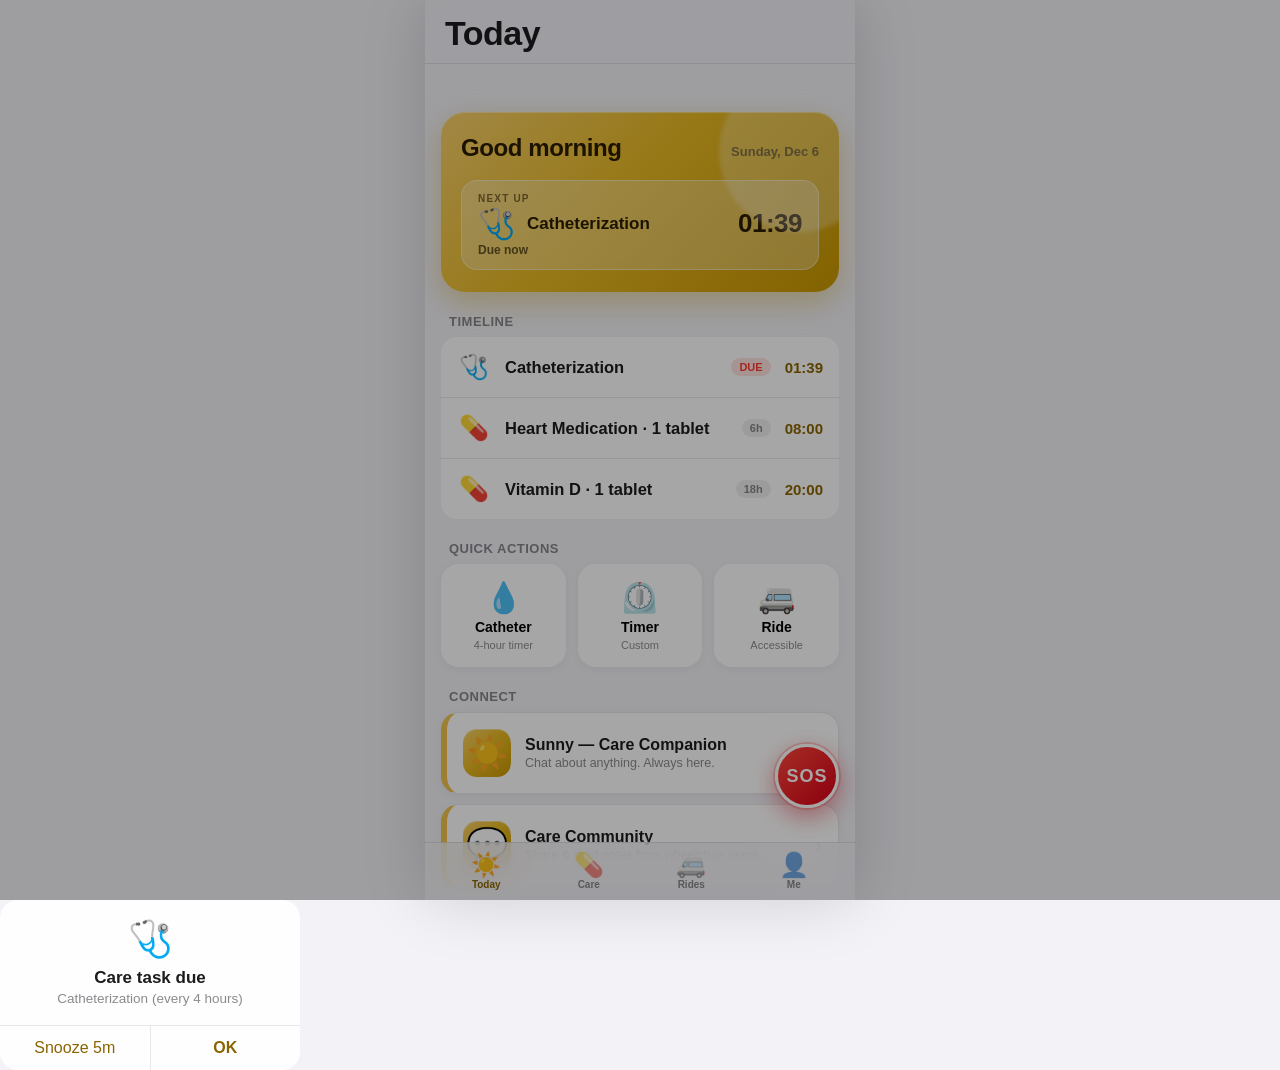
==== commit d5ba4b31: "Built-in social: Sunny companion chat + local Care Community feed; US time zone across the app" ====
--- a/iphone.html
+++ b/iphone.html
@@ -8,7 +8,7 @@
 <meta name="apple-mobile-web-app-title" content="MyDailyCare" />
 <meta name="theme-color" content="#F2F2F7" />
 <title>MyDailyCare — iPhone Edition</title>
-<link rel="stylesheet" href="ios.css?v=6" />
+<link rel="stylesheet" href="ios.css?v=8" />
 </head>
 <body>
 
@@ -55,6 +55,26 @@
           <span class="quick-sub">Accessible</span>
         </button>
       </div>
+
+      <div class="section-header">Connect</div>
+      <div class="connect-grid">
+        <button class="connect-card connect-companion" id="openCompanionBtn">
+          <span class="connect-emoji">☀️</span>
+          <div class="connect-text">
+            <strong>Sunny — Care Companion</strong>
+            <small>Chat about anything. Always here.</small>
+          </div>
+          <span class="cell-chevron">›</span>
+        </button>
+        <button class="connect-card connect-community" id="openCommunityBtn">
+          <span class="connect-emoji">💬</span>
+          <div class="connect-text">
+            <strong>Care Community</strong>
+            <small>Share & read notes from wheelchair users</small>
+          </div>
+          <span class="cell-chevron">›</span>
+        </button>
+      </div>
     </div>
   </section>
 
@@ -203,11 +223,19 @@
 
       <div class="section-header">About</div>
       <div class="card list">
+        <div class="cell">
+          <span class="cell-icon">🕒</span>
+          <div class="cell-main">
+            <span class="cell-title">Time Zone</span>
+            <span class="cell-sub" id="tzLabel">Currently: Eastern (New York)</span>
+          </div>
+          <select id="tzSelect" style="background:var(--fill);border:none;border-radius:8px;padding:6px 8px;font-size:14px;color:var(--gold-text);font-weight:700;"></select>
+        </div>
         <div class="cell static">
           <div class="cell-main">
             <span class="cell-title">Version</span>
           </div>
-          <span class="cell-value">1.0 · iPhone</span>
+          <span class="cell-value">1.1 · iPhone</span>
         </div>
         <div class="cell static">
           <div class="cell-main">
@@ -451,6 +479,44 @@
   </form>
 </div>
 
+<!-- ============ COMPANION CHAT SHEET ============ -->
+<div class="sheet-backdrop" id="companionBackdrop" hidden></div>
+<div class="sheet chat-sheet" id="companionSheet" hidden>
+  <div class="sheet-grab"></div>
+  <div class="chat-header">
+    <span class="chat-avatar">☀️</span>
+    <div>
+      <div class="chat-name">Sunny</div>
+      <div class="chat-status">Care Companion · always here</div>
+    </div>
+    <button class="btn tinted" data-close="companionSheet" style="padding:6px 12px;font-size:14px;margin-left:auto;">Close</button>
+  </div>
+  <div class="chat-log" id="chatLog"></div>
+  <form class="chat-input-row" onsubmit="return false;">
+    <input type="text" id="chatInput" placeholder="Type a message…" autocomplete="off" />
+    <button type="button" class="chat-send" id="chatSendBtn" aria-label="Send">➤</button>
+  </form>
+</div>
+
+<!-- ============ COMMUNITY SHEET ============ -->
+<div class="sheet-backdrop" id="communityBackdrop" hidden></div>
+<div class="sheet comm-sheet" id="communitySheet" hidden>
+  <div class="sheet-grab"></div>
+  <div class="chat-header">
+    <span class="chat-avatar">💬</span>
+    <div>
+      <div class="chat-name">Care Community</div>
+      <div class="chat-status">Local notes from wheelchair users</div>
+    </div>
+    <button class="btn tinted" data-close="communitySheet" style="padding:6px 12px;font-size:14px;margin-left:auto;">Close</button>
+  </div>
+  <div class="comm-list" id="commList"></div>
+  <form class="post-input-row" onsubmit="return false;">
+    <textarea id="postInput" rows="2" placeholder="Share something with the community…"></textarea>
+    <button type="button" class="post-send" id="postPublishBtn" aria-label="Post">Post</button>
+  </form>
+</div>
+
 <!-- ============ iOS ALERT ============ -->
 <div class="alert-backdrop" id="alertBackdrop" hidden></div>
 <div class="ios-alert" id="iosAlert" role="alertdialog" hidden>
@@ -472,6 +538,6 @@
   document.body.appendChild(d);
 });
 </script>
-<script src="ios.js?v=7"></script>
+<script src="ios.js?v=8"></script>
 </body>
 </html>
--- a/ios.css
+++ b/ios.css
@@ -773,3 +773,188 @@
 }
 .mood-day-emoji { font-size: 18px; line-height: 1; }
 .mood-day-label { letter-spacing: .3px; }
+
+/* ============ Connect cards (Today page) ============ */
+.connect-grid {
+  display: flex;
+  flex-direction: column;
+  gap: 10px;
+}
+.connect-card {
+  display: flex;
+  align-items: center;
+  gap: 14px;
+  width: 100%;
+  padding: 16px;
+  border: 1px solid var(--sep);
+  border-radius: 18px;
+  background: var(--card);
+  text-align: left;
+  font: inherit;
+  color: var(--text, var(--label));
+  cursor: pointer;
+  box-shadow: 0 2px 10px rgba(0, 0, 0, .05);
+  transition: transform .15s;
+}
+.connect-card:active { transform: scale(.98); }
+.connect-card:focus-visible { outline: 3px solid var(--primary); outline-offset: 2px; }
+.connect-companion { border-left: 6px solid var(--gold-bright, #F0C24B); }
+.connect-community { border-left: 6px solid var(--accent, #F0C24B); }
+.connect-emoji {
+  font-size: 34px;
+  width: 48px; height: 48px;
+  border-radius: 14px;
+  background: var(--gold-grad);
+  display: grid;
+  place-items: center;
+  flex-shrink: 0;
+  box-shadow: inset 0 1px 0 rgba(255,255,255,.4);
+}
+.connect-text { flex: 1; min-width: 0; }
+.connect-text strong { display: block; font-size: 16px; font-weight: 700; }
+.connect-text small { display: block; font-size: 12.5px; color: var(--label-2); margin-top: 2px; }
+
+/* ============ Companion Chat Sheet ============ */
+.chat-sheet, .comm-sheet { padding-bottom: calc(env(safe-area-inset-bottom, 0px) + 12px); }
+.chat-header {
+  display: flex;
+  align-items: center;
+  gap: 12px;
+  padding: 4px 4px 12px;
+  border-bottom: .5px solid var(--sep);
+  margin-bottom: 10px;
+}
+.chat-avatar {
+  font-size: 28px;
+  width: 42px; height: 42px;
+  border-radius: 50%;
+  background: var(--gold-grad);
+  display: grid;
+  place-items: center;
+  flex-shrink: 0;
+}
+.chat-name { font-size: 16px; font-weight: 700; }
+.chat-status { font-size: 11px; color: var(--label-2); }
+.chat-log {
+  display: flex;
+  flex-direction: column;
+  gap: 6px;
+  max-height: 52vh;
+  overflow-y: auto;
+  padding: 6px 2px;
+}
+.bubble {
+  max-width: 80%;
+  padding: 9px 13px;
+  border-radius: 18px;
+  font-size: 15.5px;
+  line-height: 1.35;
+  word-wrap: break-word;
+  animation: bubbleIn .22s ease-out;
+}
+@keyframes bubbleIn {
+  from { opacity: 0; transform: translateY(6px); }
+  to   { opacity: 1; transform: translateY(0); }
+}
+.bubble.bot { align-self: flex-start; background: var(--fill); color: var(--label); border-bottom-left-radius: 6px; }
+.bubble.me  { align-self: flex-end; background: var(--gold-bright, #F0C24B); color: #2A1D00; border-bottom-right-radius: 6px; }
+.bubble-time {
+  font-size: 10px;
+  opacity: .6;
+  margin-top: 3px;
+  text-align: right;
+}
+.chat-input-row, .post-input-row {
+  display: flex;
+  gap: 8px;
+  margin-top: 10px;
+  padding-top: 10px;
+  border-top: .5px solid var(--sep);
+}
+.chat-input-row input {
+  flex: 1;
+  padding: 12px 14px;
+  background: var(--bg);
+  border: 1px solid transparent;
+  border-radius: 22px;
+  font: inherit;
+  font-size: 15.5px;
+  color: var(--label);
+}
+.chat-input-row input:focus { outline: none; border-color: var(--gold); }
+.chat-send, .post-send {
+  width: 44px; height: 44px;
+  border: none;
+  border-radius: 50%;
+  background: var(--gold-grad);
+  color: #2A1D00;
+  font-size: 18px;
+  font-weight: 800;
+  cursor: pointer;
+  flex-shrink: 0;
+}
+.post-send {
+  width: auto;
+  border-radius: 22px;
+  padding: 0 18px;
+  font-size: 15px;
+  font-weight: 700;
+}
+.chat-send:active, .post-send:active { transform: scale(.92); }
+
+/* ============ Community sheet ============ */
+.comm-list {
+  max-height: 58vh;
+  overflow-y: auto;
+  display: flex;
+  flex-direction: column;
+  gap: 10px;
+  padding: 6px 2px;
+}
+.comm-card {
+  background: var(--card);
+  border: 1px solid var(--sep);
+  border-radius: 16px;
+  padding: 14px;
+}
+.comm-head { display: flex; align-items: center; gap: 10px; margin-bottom: 8px; }
+.comm-avatar {
+  font-size: 26px;
+  width: 38px; height: 38px;
+  border-radius: 50%;
+  background: var(--fill);
+  display: grid;
+  place-items: center;
+  flex-shrink: 0;
+}
+.comm-name { font-size: 14.5px; font-weight: 700; }
+.comm-time { font-size: 11.5px; color: var(--label-2); }
+.comm-text { font-size: 15px; line-height: 1.45; margin-bottom: 8px; white-space: pre-wrap; word-wrap: break-word; }
+.comm-actions { display: flex; gap: 6px; }
+.comm-like {
+  display: flex;
+  align-items: center;
+  gap: 6px;
+  padding: 6px 12px;
+  border: 1px solid var(--sep);
+  border-radius: 999px;
+  background: var(--surface-2, var(--fill));
+  color: var(--label-2);
+  font: inherit;
+  font-size: 13px;
+  font-weight: 700;
+  cursor: pointer;
+}
+.comm-like.liked { background: rgba(255, 59, 48, .12); color: #FF3B30; border-color: rgba(255, 59, 48, .25); }
+.post-input-row textarea {
+  flex: 1;
+  padding: 10px 12px;
+  background: var(--bg);
+  border: 1px solid var(--sep);
+  border-radius: 12px;
+  font: inherit;
+  font-size: 15px;
+  resize: none;
+  color: var(--label);
+}
+.post-input-row textarea:focus { outline: none; border-color: var(--gold); }
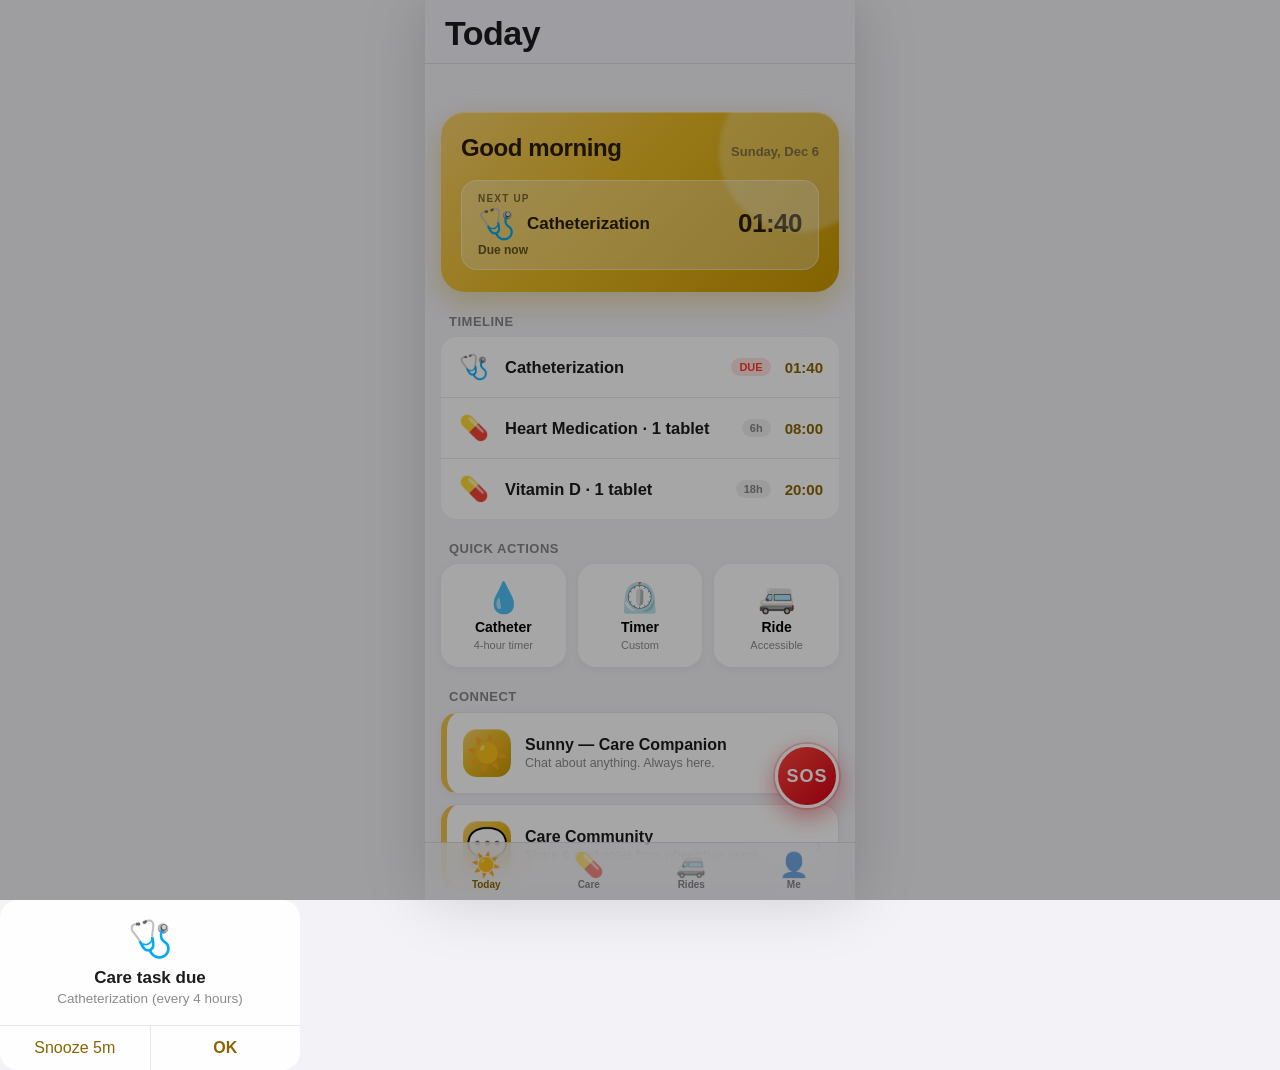
==== commit d54fe595: "Fix small-screen overflow in hero next-up and quick actions" ====
--- a/iphone.html
+++ b/iphone.html
@@ -8,7 +8,7 @@
 <meta name="apple-mobile-web-app-title" content="MyDailyCare" />
 <meta name="theme-color" content="#F2F2F7" />
 <title>MyDailyCare — iPhone Edition</title>
-<link rel="stylesheet" href="ios.css?v=8" />
+<link rel="stylesheet" href="ios.css?v=9" />
 </head>
 <body>
 
--- a/ios.css
+++ b/ios.css
@@ -160,7 +160,7 @@
   border-radius: 16px;
   padding: 12px 16px;
   display: grid;
-  grid-template-columns: auto 1fr auto;
+  grid-template-columns: auto minmax(0, 1fr) auto;
   grid-template-rows: auto auto;
   gap: 2px 12px;
   align-items: center;
@@ -175,7 +175,14 @@
   opacity: .6;
 }
 .hero-next-icon { font-size: 30px; }
-.hero-next-name { font-size: 17px; font-weight: 700; }
+.hero-next-name {
+  font-size: 17px;
+  font-weight: 700;
+  min-width: 0;
+  white-space: nowrap;
+  overflow: hidden;
+  text-overflow: ellipsis;
+}
 .hero-next-time { font-size: 26px; font-weight: 800; font-variant-numeric: tabular-nums; letter-spacing: -.5px; }
 .hero-next-sub { grid-column: 1 / -1; font-size: 12px; font-weight: 600; opacity: .7; }
 
@@ -360,7 +367,14 @@
 .quick-btn:active { transform: scale(.94); }
 .quick-icon { font-size: 30px; }
 .quick-name { font-size: 14px; font-weight: 700; }
-.quick-sub { font-size: 11px; color: var(--label-2); }
+.quick-sub {
+  font-size: 11px;
+  color: var(--label-2);
+  max-width: 100%;
+  overflow: hidden;
+  text-overflow: ellipsis;
+  white-space: nowrap;
+}
 
 /* ============ Avatar hero ============ */
 .avatar-hero {
